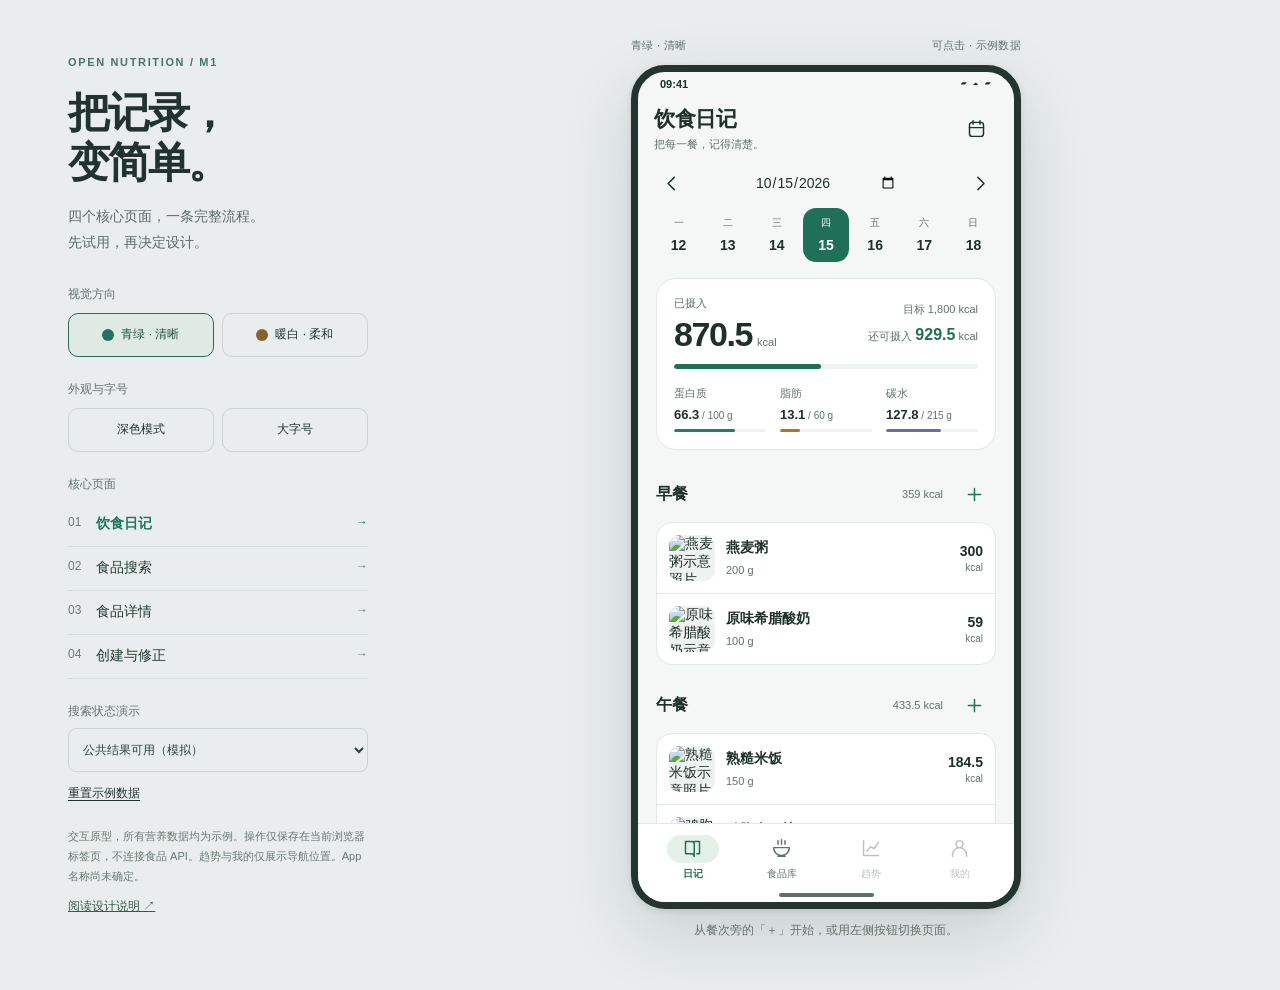
==== docs/china-fork/prototype/index.html @ 6d62c1c9 "docs: add M1 nutrition diary design and interactive prototype" ====
<!doctype html>
<html lang="zh-CN">
<head>
  <meta charset="utf-8">
  <meta name="viewport" content="width=device-width, initial-scale=1, interactive-widget=resizes-content">
  <meta name="color-scheme" content="light dark">
  <title>营养记录 · M1 交互原型</title>
  <link rel="icon" href="data:,">
  <link rel="stylesheet" href="prototype.css">
  <script src="model.js" defer></script>
  <script src="prototype.js" defer></script>
</head>
<body>
  <div class="review-shell">
    <aside class="review-tools" aria-label="原型评审控制">
      <div class="review-kicker">OPEN NUTRITION / M1</div>
      <h1>把记录，<br>变简单。</h1>
      <p class="review-intro">四个核心页面，一条完整流程。<br>先试用，再决定设计。</p>
      <div class="review-group">
        <h2>视觉方向</h2>
        <div class="review-options" id="style-options">
          <button type="button" data-style="clear" aria-pressed="true"><span class="swatch clear"></span>青绿 · 清晰</button>
          <button type="button" data-style="warm" aria-pressed="false"><span class="swatch warm"></span>暖白 · 柔和</button>
        </div>
      </div>
      <div class="review-group">
        <h2>外观与字号</h2>
        <div class="review-options horizontal">
          <button type="button" id="theme-toggle" aria-pressed="false">深色模式</button>
          <button type="button" id="text-toggle" aria-pressed="false">大字号</button>
        </div>
      </div>
      <nav class="review-group screen-links" aria-label="查看核心页面">
        <h2>核心页面</h2>
        <button type="button" data-screen="home">01<span>饮食日记</span><span>→</span></button>
        <button type="button" data-screen="search">02<span>食品搜索</span><span>→</span></button>
        <button type="button" data-screen="detail">03<span>食品详情</span><span>→</span></button>
        <button type="button" data-screen="edit">04<span>创建与修正</span><span>→</span></button>
      </nav>
      <label class="review-field">搜索状态演示
        <select id="network-mode"><option value="online">公共结果可用（模拟）</option><option value="offline">离线，仅本地食品</option><option value="error">公共来源请求失败</option></select>
      </label>
      <button type="button" class="review-reset" id="reset-demo">重置示例数据</button>
      <p class="review-footnote">交互原型，所有营养数据均为示例。操作仅保存在当前浏览器标签页，不连接食品 API。趋势与我的仅展示导航位置。App 名称尚未确定。</p>
      <a class="review-doc" href="../M1_DESIGN.md">阅读设计说明 ↗</a>
    </aside>
    <section class="preview-stage" aria-label="Android 界面预览">
      <div class="preview-caption"><span id="preview-caption">青绿 · 清晰</span><span>可点击 · 示例数据</span></div>
      <div class="phone" id="phone" data-style="clear" data-theme="light">
        <div class="statusbar" aria-hidden="true"><span>09:41</span><span class="system-icons">▰ ▴ ▰</span></div>
        <div id="app" class="app"></div>
        <div class="gesture-area" aria-hidden="true"><span></span></div>
        <div id="toast" class="toast" role="status" aria-live="polite" hidden></div>
      </div>
      <p class="stage-note">从餐次旁的「＋」开始，或用左侧按钮切换页面。</p>
    </section>
  </div>
  <dialog id="scanner" aria-labelledby="scanner-title">
    <div class="dialog-heading"><h2 id="scanner-title">扫描条形码</h2><button type="button" class="icon-button" aria-label="关闭条码演示" id="close-scanner">×</button></div>
    <div class="scan-frame" aria-hidden="true"><div class="barcode-drawing"></div><div class="scan-line"></div></div>
    <p class="scanner-note">这是扫码交互演示，不调用相机。输入条码或选择下面的样例。</p>
    <form id="barcode-form"><label>条形码<input id="barcode-input" inputmode="numeric" autocomplete="off" placeholder="输入包装上的条形码" required></label><button class="primary-button" type="submit">查找食品</button></form>
    <div class="scan-samples"><button type="button" data-barcode="6907992507385">国内样例 · 数据缺失</button><button type="button" data-barcode="3017620422003">国外样例 · Nutella</button></div>
  </dialog>
</body>
</html>
---- docs/china-fork/prototype/prototype.css ----
* { box-sizing: border-box; }
body { margin: 0; background: #e9edee; color: #22322e; font-family: -apple-system, BlinkMacSystemFont, "PingFang SC", "Microsoft YaHei", sans-serif; font-size: 14px; }
button, input, select, textarea { font: inherit; }
button, a, select, summary { -webkit-tap-highlight-color: transparent; }
button { cursor: pointer; }
button:disabled { cursor: default; opacity: .42; }
button:focus-visible, a:focus-visible, input:focus-visible, select:focus-visible, summary:focus-visible { outline: 3px solid #298cbe; outline-offset: 3px; }
button { color: inherit; }
button, input, select { touch-action: manipulation; }
[hidden] { display: none !important; }
.review-shell { min-height: 100vh; display: grid; grid-template-columns: 300px minmax(0, 1fr); max-width: 1240px; margin: auto; gap: 72px; padding: 38px 48px; }
.review-tools { padding: 18px 0; align-self: start; }
.review-kicker { font-size: 11px; letter-spacing: .15em; font-weight: 650; color: #4a7467; }
.review-tools h1 { margin: 20px 0 14px; font-size: 42px; font-weight: 650; letter-spacing: -2px; line-height: 1.2; }
.review-intro { color: #5b6b66; line-height: 1.9; margin: 0 0 30px; }
.review-group { margin: 24px 0; }
.review-group h2 { font-size: 12px; font-weight: 500; color: #65746e; margin: 0 0 10px; }
.review-options { display: flex; gap: 8px; }
.review-options button { flex: 1; display: flex; align-items: center; justify-content: center; gap: 7px; border: 1px solid #cbd4d0; border-radius: 10px; padding: 12px 8px; background: transparent; font-size: 12px; min-height: 44px; }
.review-options button[aria-pressed="true"] { border-color: #286c58; background: #dfeae5; color: #205542; }
.swatch { width: 12px; height: 12px; border-radius: 50%; flex-shrink: 0; }
.swatch.clear { background: #24725d; }.swatch.warm { background: #87622e; }
.screen-links button { display: flex; width: 100%; padding: 12px 0; gap: 15px; border: 0; border-bottom: 1px solid #d6ded9; background: transparent; color: #6c7c74; font-size: 12px; min-height: 44px; }
.screen-links button span:first-of-type { text-align: left; flex: 1; font-size: 14px; color: #223b2e; }
.screen-links button[aria-current="page"] span { color: #22765b; font-weight: 650; }
.review-field { font-size: 12px; color: #65746e; display: grid; gap: 8px; }
.review-field select { padding: 10px; color: #2a4338; background: transparent; border: 1px solid #cbd4d0; border-radius: 8px; min-height: 44px; width: 100%; }
.review-reset { border: 0; background: transparent; text-decoration: underline; text-underline-offset: 3px; padding: 12px 0; min-height: 44px; font-size: 12px; }
.review-footnote { font-size: 11px; line-height: 1.8; color: #69796f; }
.review-doc { font-size: 12px; color: #385c49; }
.preview-stage { display: flex; flex-direction: column; align-items: center; min-width: 0; }
.preview-caption { width: 390px; max-width: 100%; display: flex; justify-content: space-between; font-size: 11px; color: #64736e; margin-bottom: 12px; letter-spacing: .03em; }
.phone { --bg: #f5f7f6; --surface: #ffffff; --muted: #eef2f0; --text: #1e3029; --secondary: #62716a; --line: #e2e8e4; --accent: #1f7057; --on-accent: #ffffff; --soft: #e4f1e9; --protein: #2c7773; --fat: #ab752e; --carbs: #6b6daa; --danger: #b64439; --warning-bg: #fcf2df; --warning: #7d5516; --font-scale: 1; width: 390px; height: 844px; max-width: 100%; border-radius: 34px; overflow: hidden; border: 7px solid #25342e; box-shadow: 0 25px 70px #182c2425, 0 2px 6px #233c2520; background: var(--bg); color: var(--text); position: relative; display: flex; flex-direction: column; color-scheme: light; }
.phone[data-style="warm"] { --bg: #f8f5ee; --surface: #fffcf7; --muted: #f0ebe1; --text: #383025; --secondary: #756956; --line: #e8e0d3; --accent: #80602f; --soft: #f1e8d5; --protein: #3c7970; --fat: #a75d38; --carbs: #7c6d9b; }
.phone[data-theme="dark"] { --bg: #131c18; --surface: #1c2821; --muted: #26352c; --text: #e9f0eb; --secondary: #b0bfb5; --line: #35463b; --accent: #91d7b0; --on-accent: #103424; --soft: #293e31; --protein: #89cec1; --fat: #dfb275; --carbs: #b7b4ec; --danger: #ffa49b; --warning-bg: #3a3020; --warning: #e7c98c; color-scheme: dark; }
.phone[data-theme="dark"][data-style="warm"] { --bg: #211d17; --surface: #2a251d; --muted: #383022; --text: #f1e8da; --secondary: #c5b8a3; --line: #4d4230; --accent: #e7c58c; --on-accent: #332614; --soft: #403622; }
.phone.large-text { --font-scale: 1.2; }
.target-context select { font: inherit; border: 0; background: transparent; color: var(--secondary); min-height: 28px; max-width: 100px; }
.food-hero .food-fallback .icon { width: 36px; height: 36px; }
.statusbar { height: 28px; padding: 6px 22px 0; display: flex; justify-content: space-between; font-weight: 650; font-size: 11px; flex-shrink: 0; }
.system-icons { font-size: 10px; letter-spacing: 2px; }
.app { min-height: 0; display: flex; flex-direction: column; flex: 1; font-size: calc(14px * var(--font-scale)); }
.app h1, .app h2, .app h3, .app p { margin: 0; }
.app h1 { font-size: calc(21px * var(--font-scale)); letter-spacing: -.5px; font-weight: 650; }
.app h2 { font-size: calc(16px * var(--font-scale)); font-weight: 650; }
.app button, .app input, .app select, .app textarea { color: var(--text); }
.app button { border: 0; background: transparent; }
.app a { color: var(--accent); }
.topbar { display: flex; align-items: center; gap: 7px; min-height: 60px; padding: 5px 16px 9px; flex-shrink: 0; }
.topbar .head-copy { flex: 1; min-width: 0; }
.topbar .head-copy small { font-size: calc(11px * var(--font-scale)); color: var(--secondary); display: block; margin-top: 4px; }
.topbar h1 { white-space: nowrap; text-overflow: ellipsis; overflow: hidden; }
.icon { width: 21px; height: 21px; flex-shrink: 0; vertical-align: middle; }
.app .icon-button, .icon-button { display: inline-flex; align-items: center; justify-content: center; min-width: 44px; min-height: 44px; border: 0; background: transparent; border-radius: 12px; flex-shrink: 0; color: inherit; }
.app .text-button { min-height: 44px; padding: 8px 10px; color: var(--accent); font-size: calc(13px * var(--font-scale)); font-weight: 600; flex-shrink: 0; }
.screen-body { min-height: 0; overflow-y: auto; overflow-x: hidden; flex: 1; scrollbar-width: thin; scrollbar-color: var(--line) transparent; overscroll-behavior: contain; }
.pad { padding: 0 18px 22px; }
.date-control { display: flex; align-items: center; gap: 3px; padding: 0 12px; }
.date-control .date-label { flex: 1; text-align: center; font-size: calc(14px * var(--font-scale)); }
.date-label input { font: inherit; color: var(--text); border: 0; padding: 6px; width: 154px; background: transparent; }
.week-strip { display: grid; grid-template-columns: repeat(7, minmax(0, 1fr)); gap: 4px; margin: 3px 0 16px; }
.week-strip button { min-width: 0; padding: 8px 0; display: grid; gap: 5px; border-radius: 13px; min-height: 54px; }
.week-strip button small { font-size: calc(10px * var(--font-scale)); color: var(--secondary); }
.week-strip button span { font-size: calc(14px * var(--font-scale)); font-weight: 600; }
.week-strip button.active { background: var(--accent); color: var(--on-accent); }.week-strip button.active small { color: inherit; }
.summary { background: var(--surface); border: 1px solid var(--line); border-radius: 20px; padding: 17px; margin-bottom: 22px; }
.summary-top { display: flex; justify-content: space-between; align-items: center; gap: 10px; }
.eyebrow { font-size: calc(11px * var(--font-scale)); color: var(--secondary); }
.energy-main { display: flex; align-items: baseline; gap: 5px; margin-top: 5px; }
.energy-main strong { font-size: calc(34px * var(--font-scale)); font-weight: 650; letter-spacing: -1.4px; line-height: 1.1; font-variant-numeric: tabular-nums; }
.energy-main small { color: var(--secondary); font-size: calc(11px * var(--font-scale)); }
.energy-goal { text-align: right; color: var(--secondary); font-size: calc(11px * var(--font-scale)); line-height: 1.9; }
.energy-goal strong { color: var(--accent); font-size: calc(16px * var(--font-scale)); font-weight: 650; }
.track { height: 5px; background: var(--muted); border-radius: 4px; overflow: hidden; margin-top: 11px; }
.track span { display: block; height: 100%; background: var(--accent); border-radius: inherit; }
.macro-grid { display: grid; grid-template-columns: repeat(3, minmax(0, 1fr)); gap: 14px; margin-top: 17px; }
.macro-item { min-width: 0; }
.macro-item .macro-title { font-size: calc(11px * var(--font-scale)); color: var(--secondary); margin-bottom: 6px; }
.macro-item .macro-value { font-size: calc(13px * var(--font-scale)); font-weight: 600; font-variant-numeric: tabular-nums; }
.macro-item .macro-value small { font-size: calc(10px * var(--font-scale)); font-weight: 400; color: var(--secondary); }
.macro-item .track { height: 3px; margin-top: 7px; }
.macro-item.protein .track span { background: var(--protein); }.macro-item.fat .track span { background: var(--fat); }.macro-item.carbs .track span { background: var(--carbs); }
.section-heading { display: flex; align-items: center; justify-content: space-between; gap: 9px; margin-bottom: 6px; }
.section-heading .subtext { flex: 1; text-align: right; font-size: calc(11px * var(--font-scale)); color: var(--secondary); }
.app .meal-add { display: flex; width: 38px; min-width: 44px; min-height: 44px; justify-content: center; align-items: center; border-radius: 50%; color: var(--accent); }
.meal-section { margin-bottom: 18px; }
.food-list { background: var(--surface); border: 1px solid var(--line); border-radius: 16px; overflow: hidden; }
.food-row { display: flex; align-items: center; gap: 10px; min-width: 0; padding: 11px 12px; border-bottom: 1px solid var(--line); }
.food-row:last-child { border-bottom: 0; }
.app .row-main { display: flex; align-items: center; gap: 11px; flex: 1; min-width: 0; padding: 0; text-align: left; min-height: 48px; }
.food-image { width: 46px; height: 46px; border-radius: 11px; flex-shrink: 0; object-fit: cover; background: var(--muted); }
.food-fallback { display: inline-flex; align-items: center; justify-content: center; color: var(--accent); font-size: 22px; }
.food-copy { flex: 1; min-width: 0; }
.food-name { font-weight: 600; font-size: calc(14px * var(--font-scale)); display: block; overflow: hidden; text-overflow: ellipsis; white-space: nowrap; }
.food-subtitle { display: block; font-size: calc(11px * var(--font-scale)); color: var(--secondary); margin-top: 5px; line-height: 1.5; }
.food-kcal { text-align: right; font-size: calc(14px * var(--font-scale)); font-variant-numeric: tabular-nums; font-weight: 600; flex-shrink: 0; }
.food-kcal small { font-size: calc(10px * var(--font-scale)); font-weight: 400; display: block; color: var(--secondary); margin-top: 3px; }
.empty-meal { display: flex; align-items: center; justify-content: space-between; gap: 14px; border: 1px dashed var(--line); border-radius: 14px; padding: 15px; color: var(--secondary); font-size: calc(12px * var(--font-scale)); }
.app .empty-meal button { color: var(--accent); padding: 0 5px; min-height: 44px; font-weight: 600; }
.bottom-nav { display: grid; grid-template-columns: repeat(4, minmax(0, 1fr)); border-top: 1px solid var(--line); background: var(--surface); min-height: 64px; padding: 5px 10px 1px; flex-shrink: 0; }
.bottom-nav button { display: grid; place-content: center; justify-items: center; gap: 4px; font-size: calc(10px * var(--font-scale)); min-height: 50px; color: var(--secondary); min-width: 0; }
.bottom-nav button .nav-icon { border-radius: 20px; width: 52px; height: 28px; display: grid; place-items: center; }
.bottom-nav button.active { color: var(--accent); font-weight: 600; }.bottom-nav button.active .nav-icon { background: var(--soft); }
.gesture-area { flex-shrink: 0; height: 15px; display: grid; place-items: center; background: var(--surface); }.gesture-area span { display: block; width: 95px; height: 4px; border-radius: 3px; background: var(--text); opacity: .7; }
.stage-note { color: #6a7a70; font-size: 12px; text-align: center; line-height: 1.6; }
.search-area { padding: 0 18px 12px; flex-shrink: 0; }
.search-box { display: flex; align-items: center; padding-left: 12px; gap: 6px; background: var(--surface); border: 1px solid var(--line); border-radius: 14px; }
.search-box > .icon { color: var(--secondary); width: 19px; }
.search-box input { background: transparent; border: 0; outline-offset: 0; height: 48px; width: 0; flex: 1; min-width: 0; font-size: 16px; }
.search-box input::placeholder { color: var(--secondary); font-size: calc(13px * var(--font-scale)); }
.search-box .icon-button { color: var(--accent); }
.filter-row { display: flex; flex-wrap: wrap; gap: 7px; margin-top: 13px; }
.app .chip { border: 1px solid var(--line); border-radius: 20px; padding: 8px 14px; font-size: calc(12px * var(--font-scale)); color: var(--secondary); min-height: 40px; }
.app .chip.active { background: var(--accent); border-color: var(--accent); color: var(--on-accent); }
.list-label { margin: 4px 0 10px; color: var(--secondary); font-size: calc(11px * var(--font-scale)); display: flex; justify-content: space-between; gap: 10px; }
.search-list .food-row { padding: 12px 0; }.search-list .food-image { width: 48px; height: 48px; }
.search-list .food-subtitle { margin-top: 4px; }.search-list .food-kcal { font-size: calc(13px * var(--font-scale)); min-width: 50px; }
.badge { display: inline-flex; align-items: center; gap: 3px; padding: 3px 6px; border-radius: 5px; background: var(--muted); color: var(--secondary); font-size: calc(10px * var(--font-scale)); line-height: 1.35; }
.badge.checked { background: var(--soft); color: var(--accent); }
.badge .icon { width: 11px; height: 11px; }
.source-line { display: flex; gap: 5px; align-items: center; flex-wrap: wrap; margin-top: 5px; }
.source-line span:not(.badge) { font-size: calc(10px * var(--font-scale)); color: var(--secondary); }
.status-notice { border-radius: 10px; background: var(--warning-bg); padding: 11px 12px; font-size: calc(11px * var(--font-scale)); line-height: 1.7; color: var(--warning); margin: 6px 0 14px; }
.empty-state { padding: 35px 12px; text-align: center; }
.empty-state > .icon { width: 34px; height: 34px; color: var(--secondary); margin-bottom: 12px; }
.empty-state p { margin: 10px 0 20px; color: var(--secondary); line-height: 1.8; font-size: calc(12px * var(--font-scale)); }
.app .primary-button, .primary-button { background: var(--accent, #1f7057); color: var(--on-accent, #fff); border: 0; border-radius: 12px; min-height: 49px; padding: 13px 18px; font-weight: 600; font-size: calc(14px * var(--font-scale, 1)); display: inline-flex; align-items: center; justify-content: center; gap: 8px; }
.app .secondary-button { border: 1px solid var(--line); border-radius: 12px; min-height: 47px; padding: 11px 16px; font-size: calc(13px * var(--font-scale)); color: var(--accent); }
.bottom-action { padding: 12px 18px; border-top: 1px solid var(--line); background: var(--surface); flex-shrink: 0; }.bottom-action button { width: 100%; }
.food-hero { display: flex; gap: 16px; align-items: center; margin: 5px 0 20px; }
.food-hero .food-image { width: 98px; height: 98px; border-radius: 18px; }.food-hero .food-fallback { font-size: 40px; }
.food-hero h2 { font-size: calc(19px * var(--font-scale)); line-height: 1.4; overflow-wrap: anywhere; }
.food-hero .brand { color: var(--secondary); font-size: calc(12px * var(--font-scale)); margin: 8px 0; }
.detail-block { border-bottom: 1px solid var(--line); padding: 17px 0; }.detail-block:first-of-type { padding-top: 0; }
.basis-title { display: flex; justify-content: space-between; gap: 7px; color: var(--secondary); font-size: calc(12px * var(--font-scale)); align-items: center; margin-bottom: 12px; }
.detail-energy strong { font-size: calc(30px * var(--font-scale)); letter-spacing: -1px; font-weight: 650; }.detail-energy small { margin-left: 6px; color: var(--secondary); font-size: calc(12px * var(--font-scale)); }
.detail-macros { display: grid; grid-template-columns: repeat(3, minmax(0, 1fr)); gap: 8px; margin-top: 15px; }
.detail-macros div small { display: block; color: var(--secondary); font-size: calc(11px * var(--font-scale)); margin-bottom: 6px; }.detail-macros div strong { font-size: calc(16px * var(--font-scale)); font-weight: 600; }
.detail-macros div strong small { display: inline; margin-left: 3px; font-weight: 400; }
.source-details { font-size: calc(12px * var(--font-scale)); padding: 15px 0; border-bottom: 1px solid var(--line); }.source-details summary { display: flex; justify-content: space-between; align-items: center; cursor: pointer; min-height: 30px; list-style: none; }
.source-details summary::-webkit-details-marker { display: none; }.source-details summary .icon { width: 17px; color: var(--secondary); }
.source-details p { font-size: calc(11px * var(--font-scale)); color: var(--secondary); line-height: 1.8; padding-top: 8px; overflow-wrap: anywhere; }
.nutrient-table { width: 100%; border-collapse: collapse; font-size: calc(12px * var(--font-scale)); margin-top: 10px; }.nutrient-table td { padding: 9px 0; border-bottom: 1px solid var(--line); }.nutrient-table td:last-child { text-align: right; font-variant-numeric: tabular-nums; }.nutrient-table td:first-child { color: var(--secondary); }
.portion-dock { flex-shrink: 0; background: var(--surface); border-top: 1px solid var(--line); padding: 13px 18px 12px; }
.quantity-row { display: grid; grid-template-columns: minmax(0, 1.1fr) minmax(0, 1fr); gap: 10px; }
.app label.field, .app .field { display: grid; gap: 7px; font-size: calc(11px * var(--font-scale)); color: var(--secondary); min-width: 0; }
.app .field input, .app .field select, .app .field textarea { background: var(--surface); border: 1px solid var(--line); border-radius: 10px; min-height: 46px; padding: 10px 12px; width: 100%; min-width: 0; font-size: calc(15px * var(--font-scale)); color: var(--text); }
.app .field textarea { resize: vertical; font-size: calc(13px * var(--font-scale)); }
.app .field input::placeholder { color: var(--secondary); opacity: .8; font-size: calc(12px * var(--font-scale)); }
.quick-amounts { display: flex; gap: 7px; margin: 10px 0; }.app .quick-amounts button { background: var(--muted); min-height: 36px; border-radius: 8px; flex: 1; font-size: calc(12px * var(--font-scale)); }.quick-amounts button.active { color: var(--accent); box-shadow: inset 0 0 0 1px var(--accent); }
.portion-hint { font-size: calc(10px * var(--font-scale)); color: var(--secondary); min-height: 16px; line-height: 1.6; margin: 7px 0 10px; }
.portion-dock .primary-button { width: 100%; }.portion-dock .primary-button strong { font-size: calc(12px * var(--font-scale)); font-weight: 400; margin-left: auto; padding-left: 5px; }
.consumed-summary { margin-top: 16px; border-radius: 13px; background: var(--soft); padding: 14px; }.consumed-summary .detail-energy strong { font-size: calc(25px * var(--font-scale)); }
.consumed-summary > p { font-size: calc(11px * var(--font-scale)); color: var(--accent); margin-bottom: 7px; }
.consumed-summary .detail-macros { margin-top: 12px; }
.record-actions { display: flex; flex-wrap: wrap; gap: 8px; margin-top: 18px; }.record-actions button { flex: 1; }.app .danger-button { color: var(--danger); }
.form-mode { display: flex; padding: 4px; border-radius: 11px; background: var(--muted); margin: 3px 0 18px; }.app .form-mode button { flex: 1; border-radius: 8px; font-size: calc(12px * var(--font-scale)); min-height: 37px; }.form-mode button.active { background: var(--surface); color: var(--accent); box-shadow: 0 1px 5px #0000000b; font-weight: 600; }
.edit-photo { display: flex; align-items: center; gap: 13px; margin: 0 0 20px; }.edit-photo .food-image { width: 58px; height: 58px; }.photo-picker { cursor: pointer; color: var(--accent); font-size: calc(12px * var(--font-scale)); min-height: 44px; display: flex; align-items: center; }.photo-picker input { max-width: 165px; font-size: 11px; }.photo-picker .icon { width: 18px; margin-right: 6px; }
.form-section { display: grid; gap: 15px; margin-bottom: 20px; }.form-section h2 { padding: 3px 0; font-size: calc(14px * var(--font-scale)); }
.form-grid { display: grid; grid-template-columns: repeat(2, minmax(0, 1fr)); gap: 13px; }
.field-help { color: var(--secondary); font-size: calc(10px * var(--font-scale)); line-height: 1.7; margin-top: 7px; }
.energy-input { display: flex; gap: 6px; }.energy-input input { flex: 1; }.app .energy-input select { width: 79px; font-size: 13px; padding: 7px; }
.verification-fields { display: grid; gap: 13px; margin-top: 13px; }.check-line { display: flex; gap: 9px; align-items: flex-start; min-height: 44px; line-height: 1.7; font-size: calc(12px * var(--font-scale)); padding: 9px 0; }.check-line input { width: 18px; height: 18px; margin: 2px 0 0; accent-color: var(--accent); flex-shrink: 0; }
.form-error { background: var(--warning-bg); color: var(--danger); padding: 12px; border-radius: 8px; font-size: calc(12px * var(--font-scale)); line-height: 1.7; margin-bottom: 15px; }
.nutrition-estimate { font-size: calc(11px * var(--font-scale)); padding: 12px; border-radius: 10px; background: var(--muted); color: var(--secondary); line-height: 1.8; margin-top: 6px; }
.toast { position: absolute; z-index: 10; left: 12px; right: 12px; bottom: 24px; display: flex; align-items: center; justify-content: space-between; gap: 10px; padding: 13px 15px; background: var(--text); color: var(--bg); border-radius: 12px; font-size: 12px; box-shadow: 0 5px 20px #0002; line-height: 1.6; }.toast button { flex-shrink: 0; min-height: 36px; color: inherit; background: transparent; border: 0; font-weight: 650; padding: 5px 7px; }
dialog { border: 1px solid #d6e0d9; background: #fbfcfa; color: #233c2e; border-radius: 20px; width: min(360px, calc(100vw - 32px)); padding: 20px; max-height: 90dvh; overflow: auto; }
dialog::backdrop { background: #0b1e1acc; }.dialog-heading { display: flex; align-items: center; justify-content: space-between; gap: 10px; }.dialog-heading h2 { font-size: 18px; margin: 0; }.scan-frame { height: 145px; margin: 15px 0; padding: 30px 35px; border: 1px solid #d3ded7; background: #eef3ef; border-radius: 13px; position: relative; }.barcode-drawing { background: repeating-linear-gradient(90deg, #1d392f 0 2px, transparent 2px 5px, #1d392f 5px 6px, transparent 6px 10px, #1d392f 10px 14px, transparent 14px 18px); width: 100%; height: 100%; opacity: .7; }.scan-line { height: 2px; background: #429f78; position: absolute; top: 50%; left: 15px; right: 15px; }.scanner-note { font-size: 12px; line-height: 1.8; color: #617268; }#barcode-form { display: grid; gap: 14px; }#barcode-form label { display: grid; gap: 8px; font-size: 12px; }#barcode-input { padding: 12px; border-radius: 9px; border: 1px solid #cad8ce; font-size: 16px; background: white; color: #233c2e; width: 100%; }.scan-samples { display: flex; flex-wrap: wrap; gap: 8px; margin-top: 15px; }.scan-samples button { border: 0; background: #e8efea; color: #375b47; border-radius: 8px; padding: 10px; min-height: 44px; font-size: 11px; }
@media (max-width: 850px) { .review-shell { grid-template-columns: 240px minmax(0, 1fr); gap: 25px; padding: 25px; }.review-tools h1 { font-size: 34px; }.review-options { flex-wrap: wrap; }.review-options button { flex-basis: 100%; }.review-options.horizontal button { flex-basis: 40%; } }
@media (max-width: 620px) { .review-shell { display: flex; flex-direction: column; padding: 14px 10px 28px; gap: 18px; }.review-tools { width: 100%; padding: 0 8px; }.review-tools h1, .review-intro, .review-kicker, .review-group h2, .review-footnote, .review-field, .review-doc, .review-reset, .stage-note { display: none; }.review-group { margin: 8px 0; }.review-options { flex-wrap: nowrap; }.review-options button { flex-basis: auto; }.screen-links { display: flex; gap: 6px; }.screen-links button { padding: 8px 5px; border: 0; border-radius: 8px; font-size: 10px; gap: 4px; background: #e0e7e2; justify-content: center; }.screen-links button span:first-of-type { font-size: 11px; flex: none; }.screen-links button span:last-child { display: none; }.preview-caption { font-size: 10px; }.phone { height: min(844px, 90dvh); border-width: 5px; border-radius: 26px; }.preview-stage { width: 100%; } }
body.standalone { background: transparent; }.standalone .review-shell { display: block; padding: 0; min-height: 0; }.standalone .review-tools, .standalone .preview-caption, .standalone .stage-note { display: none; }.standalone .phone { width: 100vw; height: 100dvh; border: 0; border-radius: 0; box-shadow: none; }.standalone .preview-stage { display: block; }
@media (prefers-reduced-motion: no-preference) { button { transition: background-color 100ms ease, color 100ms ease; } }
.app .chip { min-height: 44px; }
.app .quick-amounts button { min-height: 44px; }
.app .form-mode button { min-height: 44px; }
.app .field input, .app .field select { font-size: max(16px, calc(15px * var(--font-scale))); }
.visually-hidden { position: absolute; width: 1px; height: 1px; padding: 0; clip-path: inset(50%); overflow: hidden; white-space: nowrap; }
.photo-picker { background: var(--soft); border-radius: 10px; padding: 9px 12px; }
.photo-picker:focus-within { outline: 3px solid #298cbe; outline-offset: 3px; }
.form-grid.macro-inputs { grid-template-columns: repeat(3, minmax(0, 1fr)); gap: 8px; }
.consumed-summary { margin-top: 0; }
#scanner[data-theme="dark"] { background: #1c2821; color: #e9f0eb; border-color: #35463b; }
#scanner[data-theme="dark"] .scanner-note { color: #b0bfb5; }
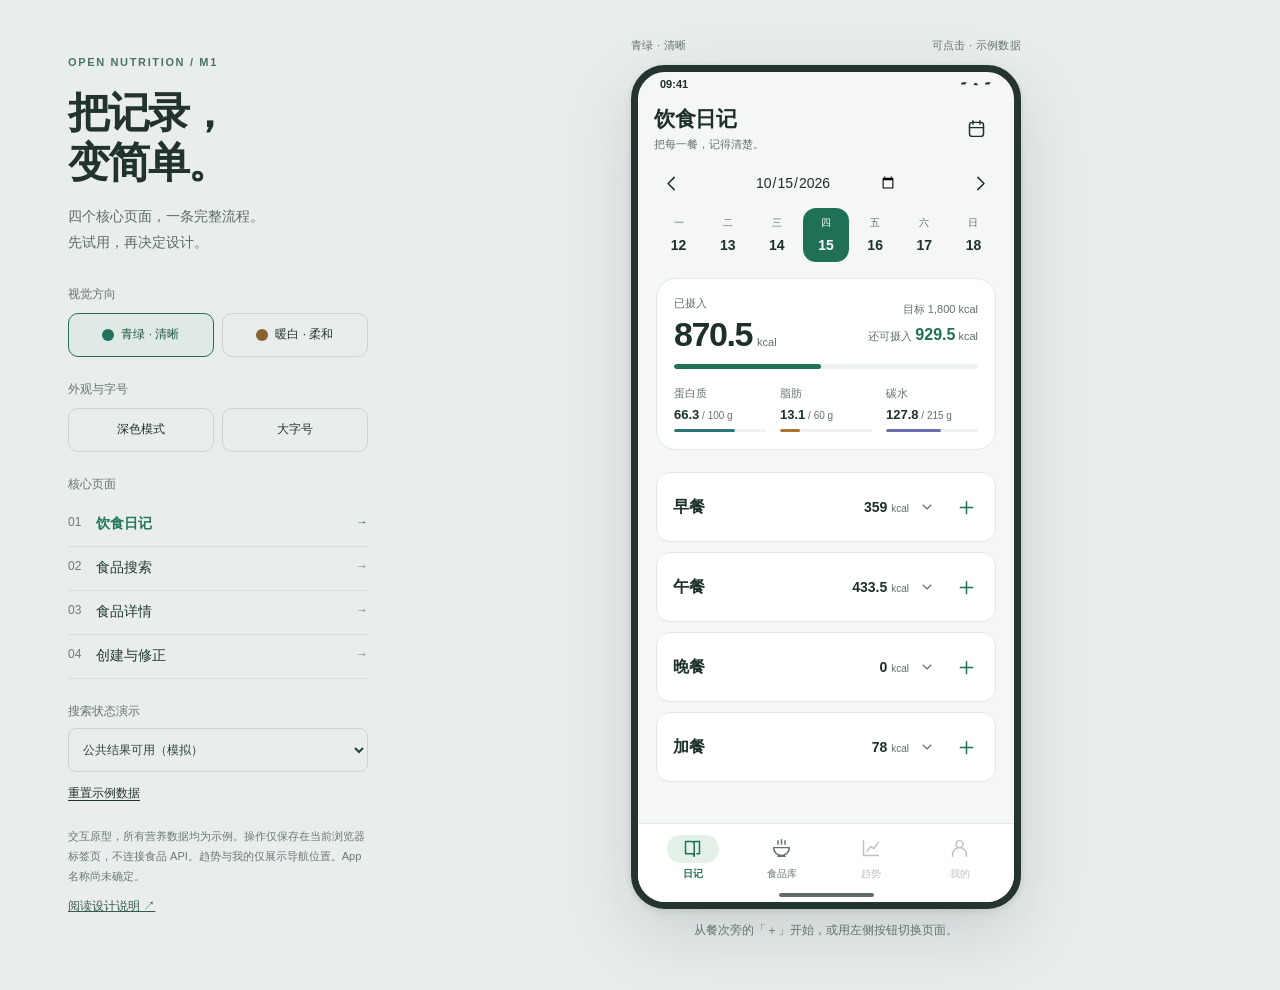
==== commit 3403c4fe: "docs: expose food portion inputs and collapse diary meal summaries" ====
--- a/docs/china-fork/prototype/index.html
+++ b/docs/china-fork/prototype/index.html
@@ -6,9 +6,9 @@
   <meta name="color-scheme" content="light dark">
   <title>营养记录 · M1 交互原型</title>
   <link rel="icon" href="data:,">
-  <link rel="stylesheet" href="prototype.css">
+  <link rel="stylesheet" href="prototype.css?v=m1-r2">
   <script src="model.js" defer></script>
-  <script src="prototype.js" defer></script>
+  <script src="prototype.js?v=m1-r2" defer></script>
 </head>
 <body>
   <div class="review-shell">
--- a/docs/china-fork/prototype/prototype.css
+++ b/docs/china-fork/prototype/prototype.css
@@ -83,7 +83,19 @@
 .section-heading { display: flex; align-items: center; justify-content: space-between; gap: 9px; margin-bottom: 6px; }
 .section-heading .subtext { flex: 1; text-align: right; font-size: calc(11px * var(--font-scale)); color: var(--secondary); }
 .app .meal-add { display: flex; width: 38px; min-width: 44px; min-height: 44px; justify-content: center; align-items: center; border-radius: 50%; color: var(--accent); }
-.meal-section { margin-bottom: 18px; }
+.meal-section { position: relative; margin-bottom: 10px; background: var(--surface); border: 1px solid var(--line); border-radius: 14px; }
+.meal-details > summary { display: flex; align-items: center; gap: 10px; min-height: 68px; padding: 10px 60px 10px 16px; cursor: pointer; list-style: none; }
+.meal-details > summary::-webkit-details-marker { display: none; }
+.meal-details > summary h2 { flex: 1; min-width: 0; margin: 0; }
+.meal-total { font-size: calc(14px * var(--font-scale)); font-weight: 600; font-variant-numeric: tabular-nums; white-space: nowrap; }
+.meal-total small { font-size: calc(10px * var(--font-scale)); font-weight: 400; color: var(--secondary); }
+.meal-details > summary > .icon { width: 16px; height: 16px; color: var(--secondary); flex-shrink: 0; }
+.meal-details[open] > summary > .icon { transform: rotate(180deg); }
+.meal-section > .meal-add { position: absolute; right: 7px; top: 12px; }
+.meal-details .food-list { border: 0; border-top: 1px solid var(--line); border-radius: 0 0 14px 14px; }
+.meal-details .empty-meal { margin: 0; border: 0; border-top: 1px solid var(--line); border-radius: 0; }
+.serving-fields { border-top: 1px solid var(--line); border-bottom: 1px solid var(--line); padding: 14px 0 4px; margin-bottom: 18px; }
+.serving-fields h2 { margin: 0 0 12px; font-size: calc(14px * var(--font-scale)); }
 .food-list { background: var(--surface); border: 1px solid var(--line); border-radius: 16px; overflow: hidden; }
 .food-row { display: flex; align-items: center; gap: 10px; min-width: 0; padding: 11px 12px; border-bottom: 1px solid var(--line); }
 .food-row:last-child { border-bottom: 0; }
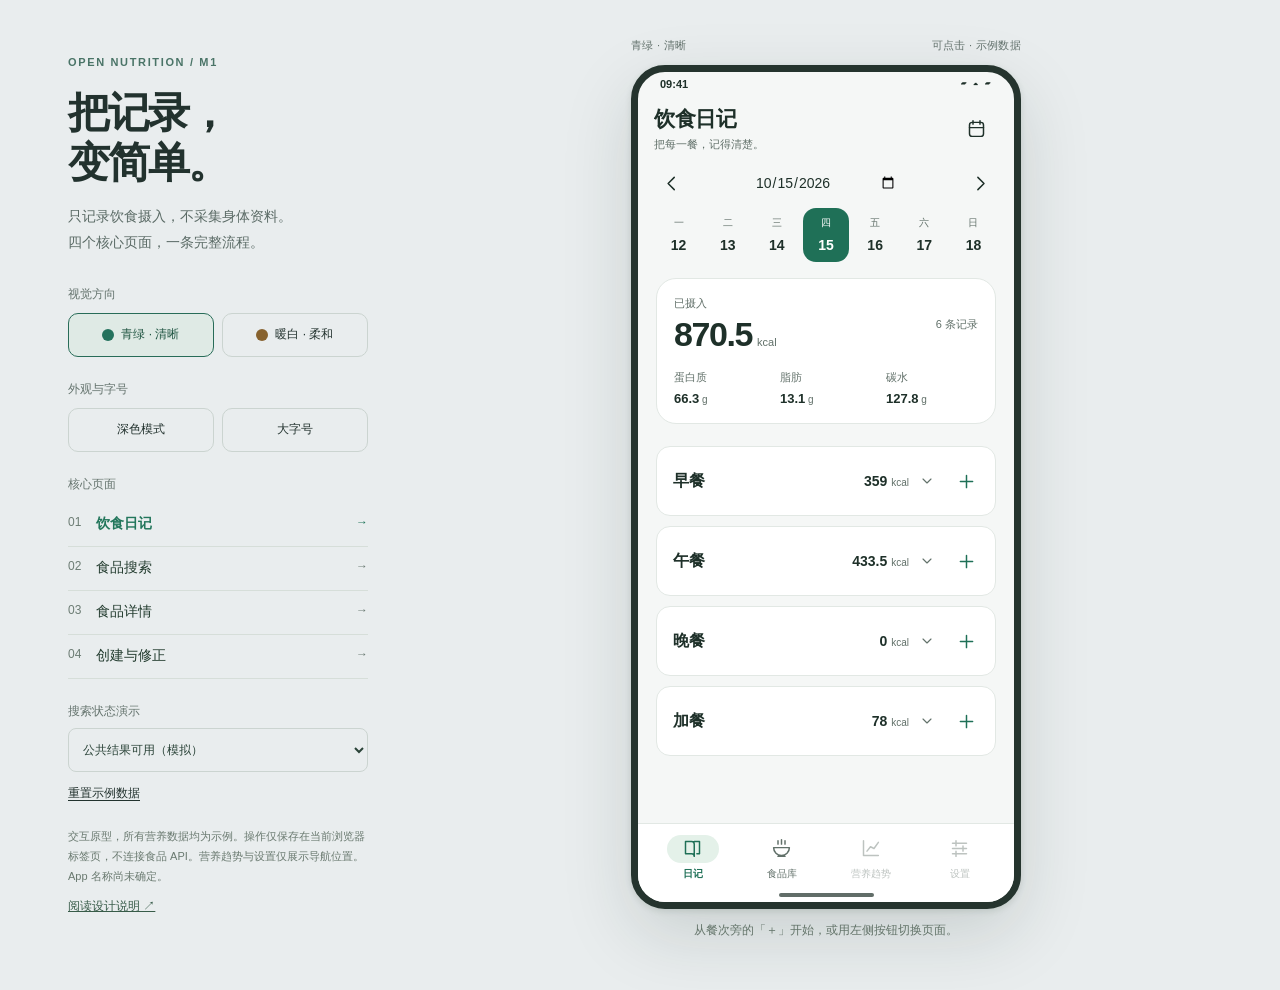
==== commit 05ca6751: "docs: record intake-only scope and Android validation evidence" ====
--- a/docs/china-fork/prototype/index.html
+++ b/docs/china-fork/prototype/index.html
@@ -6,16 +6,16 @@
   <meta name="color-scheme" content="light dark">
   <title>营养记录 · M1 交互原型</title>
   <link rel="icon" href="data:,">
-  <link rel="stylesheet" href="prototype.css?v=m1-r2">
-  <script src="model.js" defer></script>
-  <script src="prototype.js?v=m1-r2" defer></script>
+  <link rel="stylesheet" href="prototype.css?v=m1-r5-recording">
+  <script src="model.js?v=m1-r5-recording" defer></script>
+  <script src="prototype.js?v=m1-r5-recording" defer></script>
 </head>
 <body>
   <div class="review-shell">
     <aside class="review-tools" aria-label="原型评审控制">
       <div class="review-kicker">OPEN NUTRITION / M1</div>
       <h1>把记录，<br>变简单。</h1>
-      <p class="review-intro">四个核心页面，一条完整流程。<br>先试用，再决定设计。</p>
+      <p class="review-intro">只记录饮食摄入，不采集身体资料。<br>四个核心页面，一条完整流程。</p>
       <div class="review-group">
         <h2>视觉方向</h2>
         <div class="review-options" id="style-options">
@@ -41,7 +41,7 @@
         <select id="network-mode"><option value="online">公共结果可用（模拟）</option><option value="offline">离线，仅本地食品</option><option value="error">公共来源请求失败</option></select>
       </label>
       <button type="button" class="review-reset" id="reset-demo">重置示例数据</button>
-      <p class="review-footnote">交互原型，所有营养数据均为示例。操作仅保存在当前浏览器标签页，不连接食品 API。趋势与我的仅展示导航位置。App 名称尚未确定。</p>
+      <p class="review-footnote">交互原型，所有营养数据均为示例。操作仅保存在当前浏览器标签页，不连接食品 API。营养趋势与设置仅展示导航位置。App 名称尚未确定。</p>
       <a class="review-doc" href="../M1_DESIGN.md">阅读设计说明 ↗</a>
     </aside>
     <section class="preview-stage" aria-label="Android 界面预览">
--- a/docs/china-fork/prototype/prototype.css
+++ b/docs/china-fork/prototype/prototype.css
@@ -94,8 +94,6 @@
 .meal-section > .meal-add { position: absolute; right: 7px; top: 12px; }
 .meal-details .food-list { border: 0; border-top: 1px solid var(--line); border-radius: 0 0 14px 14px; }
 .meal-details .empty-meal { margin: 0; border: 0; border-top: 1px solid var(--line); border-radius: 0; }
-.serving-fields { border-top: 1px solid var(--line); border-bottom: 1px solid var(--line); padding: 14px 0 4px; margin-bottom: 18px; }
-.serving-fields h2 { margin: 0 0 12px; font-size: calc(14px * var(--font-scale)); }
 .food-list { background: var(--surface); border: 1px solid var(--line); border-radius: 16px; overflow: hidden; }
 .food-row { display: flex; align-items: center; gap: 10px; min-width: 0; padding: 11px 12px; border-bottom: 1px solid var(--line); }
 .food-row:last-child { border-bottom: 0; }
@@ -158,9 +156,11 @@
 .app label.field, .app .field { display: grid; gap: 7px; font-size: calc(11px * var(--font-scale)); color: var(--secondary); min-width: 0; }
 .app .field input, .app .field select, .app .field textarea { background: var(--surface); border: 1px solid var(--line); border-radius: 10px; min-height: 46px; padding: 10px 12px; width: 100%; min-width: 0; font-size: calc(15px * var(--font-scale)); color: var(--text); }
 .app .field textarea { resize: vertical; font-size: calc(13px * var(--font-scale)); }
+.app .field input, .app .field select { -webkit-appearance: none; appearance: none; height: calc(48px * var(--font-scale)); min-height: 48px; line-height: 1.3; margin: 0; }
+.app .field select { padding-right: 32px; background-image: linear-gradient(45deg, transparent 50%, var(--secondary) 50%), linear-gradient(135deg, var(--secondary) 50%, transparent 50%); background-position: calc(100% - 17px) center, calc(100% - 12px) center; background-size: 5px 5px; background-repeat: no-repeat; }
+.app .field input[type="number"]::-webkit-inner-spin-button, .app .field input[type="number"]::-webkit-outer-spin-button { -webkit-appearance: none; margin: 0; }
 .app .field input::placeholder { color: var(--secondary); opacity: .8; font-size: calc(12px * var(--font-scale)); }
-.quick-amounts { display: flex; gap: 7px; margin: 10px 0; }.app .quick-amounts button { background: var(--muted); min-height: 36px; border-radius: 8px; flex: 1; font-size: calc(12px * var(--font-scale)); }.quick-amounts button.active { color: var(--accent); box-shadow: inset 0 0 0 1px var(--accent); }
-.portion-hint { font-size: calc(10px * var(--font-scale)); color: var(--secondary); min-height: 16px; line-height: 1.6; margin: 7px 0 10px; }
+.app .portion-hint { font-size: calc(11px * var(--font-scale)); color: var(--secondary); min-height: 16px; line-height: 1.6; margin: 0 0 10px; }
 .portion-dock .primary-button { width: 100%; }.portion-dock .primary-button strong { font-size: calc(12px * var(--font-scale)); font-weight: 400; margin-left: auto; padding-left: 5px; }
 .consumed-summary { margin-top: 16px; border-radius: 13px; background: var(--soft); padding: 14px; }.consumed-summary .detail-energy strong { font-size: calc(25px * var(--font-scale)); }
 .consumed-summary > p { font-size: calc(11px * var(--font-scale)); color: var(--accent); margin-bottom: 7px; }
@@ -183,7 +183,6 @@
 body.standalone { background: transparent; }.standalone .review-shell { display: block; padding: 0; min-height: 0; }.standalone .review-tools, .standalone .preview-caption, .standalone .stage-note { display: none; }.standalone .phone { width: 100vw; height: 100dvh; border: 0; border-radius: 0; box-shadow: none; }.standalone .preview-stage { display: block; }
 @media (prefers-reduced-motion: no-preference) { button { transition: background-color 100ms ease, color 100ms ease; } }
 .app .chip { min-height: 44px; }
-.app .quick-amounts button { min-height: 44px; }
 .app .form-mode button { min-height: 44px; }
 .app .field input, .app .field select { font-size: max(16px, calc(15px * var(--font-scale))); }
 .visually-hidden { position: absolute; width: 1px; height: 1px; padding: 0; clip-path: inset(50%); overflow: hidden; white-space: nowrap; }
@@ -193,3 +192,11 @@
 .consumed-summary { margin-top: 0; }
 #scanner[data-theme="dark"] { background: #1c2821; color: #e9f0eb; border-color: #35463b; }
 #scanner[data-theme="dark"] .scanner-note { color: #b0bfb5; }
+
+.specifications { border-top: 1px solid var(--line); border-bottom: 1px solid var(--line); padding: 14px 0; margin-bottom: 0; }
+.spec-heading { display: flex; align-items: center; justify-content: space-between; gap: 12px; }
+.spec-heading .unit-field { width: 128px; }
+.barcode-input { display: flex; align-items: center; gap: 8px; }
+.barcode-input input { flex: 1; min-width: 0; }
+.app .barcode-input .text-button { border: 1px solid var(--line); border-radius: 10px; min-height: calc(48px * var(--font-scale)); padding: 8px 10px; }
+.portion-dock .primary-button { margin-top: 12px; }
